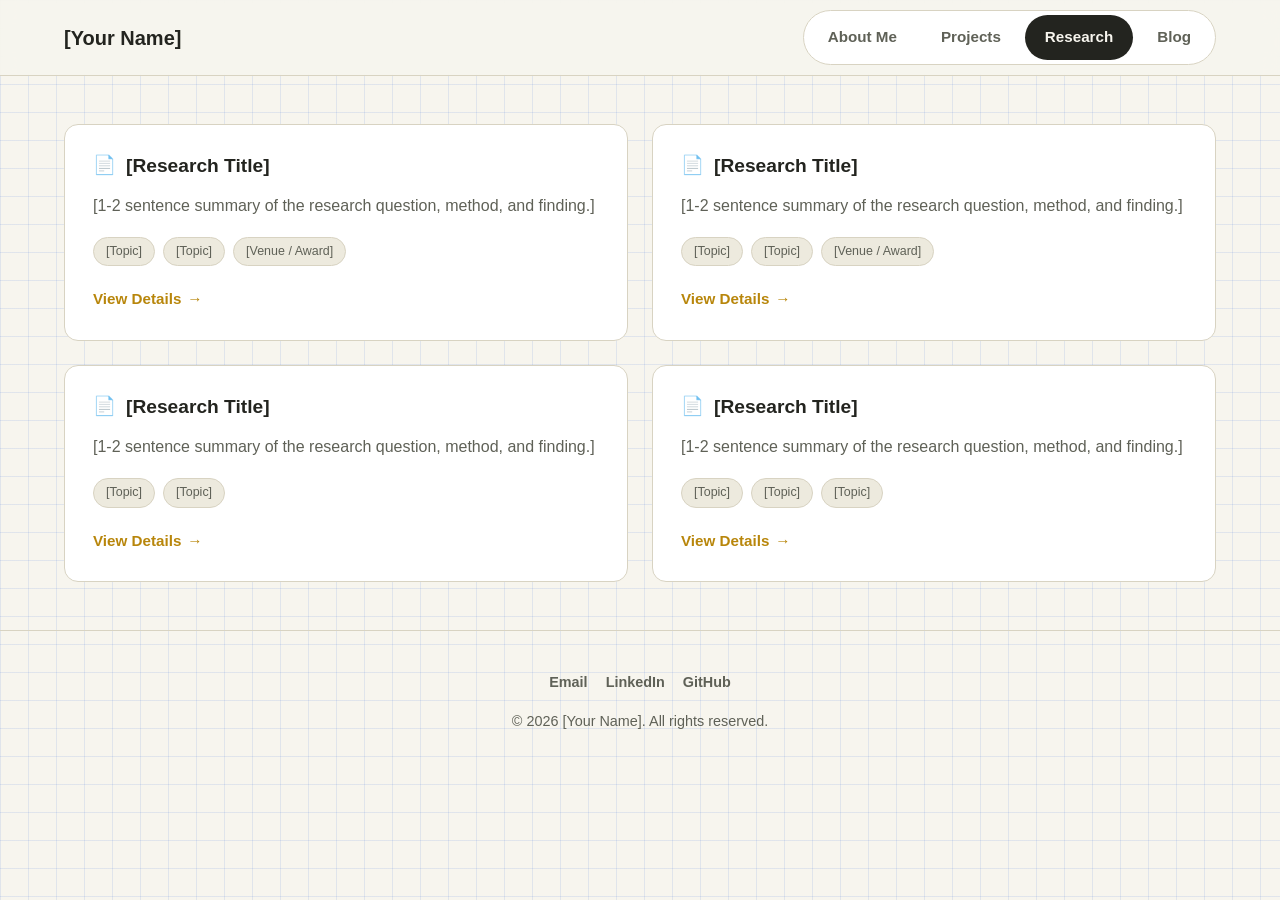
==== research.html @ fc0b2c4d "Initial commit: portfolio template Co-Authored-By: Claude Sonnet 5.5 <noreply@anthropic.com>" ====
<!DOCTYPE html>
<html lang="en">
<head>
<meta charset="UTF-8" />
<meta name="viewport" content="width=device-width, initial-scale=1.0" />
<title>[YOUR NAME] — Research</title>
<link rel="stylesheet" href="assets/css/style.css" />
</head>
<body>

<!-- NAVBAR — keep in sync with about.html / projects.html / blog.html -->
<nav class="navbar">
  <div class="container nav-inner">
    <div class="nav-name">[Your Name]</div>
    <button class="nav-toggle" id="navToggle" aria-label="Menu">☰</button>
    <div class="nav-links" id="navLinks">
      <a href="about.html">About Me</a>
      <a href="projects.html">Projects</a>
      <a href="research.html" class="active">Research</a>
      <a href="blog.html">Blog</a>
    </div>
  </div>
</nav>

<!-- =====================================================================
     RESEARCH GRID
     Copy one whole "COPY BLOCK" per paper / research project. Use the
     tags for topic areas, venue, or award; the link goes to the paper,
     writeup, or slides.
     ===================================================================== -->
<section>
  <div class="container">
    <div class="research-grid">

      <!-- COPY BLOCK START: one research card -->
      <div class="research-card">
        <h3><span class="research-icon">📄</span>[Research Title]</h3>
        <p class="desc">[1-2 sentence summary of the research question, method, and finding.]</p>
        <div class="tag-row">
          <span class="tag">[Topic]</span>
          <span class="tag">[Topic]</span>
          <span class="tag">[Venue / Award]</span>
        </div>
        <a href="#" class="view-details">View Details <span aria-hidden="true">→</span></a>
      </div>
      <!-- COPY BLOCK END -->

      <div class="research-card">
        <h3><span class="research-icon">📄</span>[Research Title]</h3>
        <p class="desc">[1-2 sentence summary of the research question, method, and finding.]</p>
        <div class="tag-row">
          <span class="tag">[Topic]</span>
          <span class="tag">[Topic]</span>
          <span class="tag">[Venue / Award]</span>
        </div>
        <a href="#" class="view-details">View Details <span aria-hidden="true">→</span></a>
      </div>

      <div class="research-card">
        <h3><span class="research-icon">📄</span>[Research Title]</h3>
        <p class="desc">[1-2 sentence summary of the research question, method, and finding.]</p>
        <div class="tag-row">
          <span class="tag">[Topic]</span>
          <span class="tag">[Topic]</span>
        </div>
        <a href="#" class="view-details">View Details <span aria-hidden="true">→</span></a>
      </div>

      <div class="research-card">
        <h3><span class="research-icon">📄</span>[Research Title]</h3>
        <p class="desc">[1-2 sentence summary of the research question, method, and finding.]</p>
        <div class="tag-row">
          <span class="tag">[Topic]</span>
          <span class="tag">[Topic]</span>
          <span class="tag">[Topic]</span>
        </div>
        <a href="#" class="view-details">View Details <span aria-hidden="true">→</span></a>
      </div>

    </div>
  </div>
</section>

<footer>
  <div class="container">
    <div class="social-row">
      <a href="mailto:[your.email@example.com]">Email</a>
      <a href="https://linkedin.com/in/[your-handle]">LinkedIn</a>
      <a href="https://github.com/[your-handle]">GitHub</a>
    </div>
    © <span id="year"></span> [Your Name]. All rights reserved.
  </div>
</footer>

<script src="assets/js/main.js"></script>
</body>
</html>
---- assets/css/style.css ----
/* =====================================================================
   PORTFOLIO TEMPLATE — STYLESHEET
   Shared by all pages: about.html, projects.html, research.html, blog.html
   Edit the CSS VARIABLES below to change the whole site's color scheme.
   ===================================================================== */

:root {
  --bg: #f7f5ee;
  --bg-alt: #edeade;
  --card-bg: #ffffff;
  --card-bg-hover: #fbfaf5;
  --border: #d8d3c2;
  --text: #23241f;
  --text-muted: #5f6157;
  --accent: #3b6fd8;
  --accent-2: #7c4fe0;
  --accent-3: #16a34a;
  --accent-gold: #b8860b;
  --radius: 14px;
  --max-width: 1200px;
  --nav-height: 76px;
}

* { box-sizing: border-box; }

html { scroll-behavior: smooth; }

body {
  margin: 0;
  background-color: var(--bg);
  /* Checked/graph-notebook grid pattern behind the whole site */
  background-image:
    linear-gradient(rgba(59, 111, 216, 0.12) 1px, transparent 1px),
    linear-gradient(90deg, rgba(59, 111, 216, 0.12) 1px, transparent 1px);
  background-size: 28px 28px;
  color: var(--text);
  font-family: -apple-system, BlinkMacSystemFont, "Segoe UI", Inter, Roboto, Helvetica, Arial, sans-serif;
  line-height: 1.6;
}

img { max-width: 100%; display: block; }

a { color: inherit; text-decoration: none; }

.container {
  max-width: var(--max-width);
  margin: 0 auto;
  padding: 0 24px;
}

/* ---------------------------------------------------------------------
   NAVBAR
   This exact block is duplicated at the top of every page.
   If you edit it, update it in about.html / projects.html / research.html
   / blog.html so all four stay in sync.
   --------------------------------------------------------------------- */
.navbar {
  position: sticky;
  top: 0;
  z-index: 100;
  height: var(--nav-height);
  display: flex;
  align-items: center;
  background: rgba(247, 245, 238, 0.9);
  backdrop-filter: blur(10px);
  border-bottom: 1px solid var(--border);
}

.nav-inner {
  width: 100%;
  display: flex;
  align-items: center;
  justify-content: space-between;
}

.nav-name {
  font-size: 1.25rem;
  font-weight: 700;
  color: var(--text);
}

.nav-links {
  display: flex;
  gap: 4px;
  background: var(--card-bg);
  padding: 4px;
  border-radius: 999px;
  border: 1px solid var(--border);
}

.nav-links a {
  padding: 10px 20px;
  border-radius: 999px;
  color: var(--text-muted);
  font-weight: 600;
  font-size: 0.95rem;
  transition: background 0.2s, color 0.2s;
}

.nav-links a:hover { color: var(--text); }

.nav-links a.active {
  background: var(--text);
  color: var(--bg);
}

.nav-toggle {
  display: none;
  background: none;
  border: 1px solid var(--border);
  border-radius: 8px;
  color: var(--text);
  font-size: 1.4rem;
  padding: 6px 12px;
  cursor: pointer;
}

@media (max-width: 720px) {
  .nav-toggle { display: block; }
  .nav-links {
    position: absolute;
    top: var(--nav-height);
    left: 0;
    right: 0;
    flex-direction: column;
    background: var(--bg-alt);
    border-radius: 0;
    border: none;
    border-bottom: 1px solid var(--border);
    padding: 12px;
    display: none;
  }
  .nav-links.open { display: flex; }
  .nav-links a { text-align: center; }
}

/* ---------------------------------------------------------------------
   PAGE HERO (title + intro paragraph, top of every page)
   --------------------------------------------------------------------- */
.page-hero {
  padding: 72px 0 40px;
  text-align: center;
}

.page-hero .eyebrow {
  display: inline-block;
  color: var(--accent);
  font-weight: 700;
  letter-spacing: 0.08em;
  text-transform: uppercase;
  font-size: 0.85rem;
  margin-bottom: 14px;
}

.page-hero h1 {
  font-size: clamp(2.2rem, 5vw, 3.2rem);
  margin: 0 0 16px;
}

.page-hero h1 .accent { color: var(--accent); }

.page-hero p {
  max-width: 680px;
  margin: 0 auto;
  color: var(--text-muted);
  font-size: 1.1rem;
}

/* ---------------------------------------------------------------------
   SECTIONS
   --------------------------------------------------------------------- */
section { padding: 48px 0; }

.section-title {
  text-align: center;
  margin-bottom: 40px;
}

.section-title h2 {
  font-size: clamp(1.6rem, 3.5vw, 2.2rem);
  margin: 0 0 10px;
}

.section-title p {
  color: var(--text-muted);
  max-width: 560px;
  margin: 0 auto;
}

/* ---------------------------------------------------------------------
   LOGO / AFFILIATION STRIP (banner row near the top of About Me)
   --------------------------------------------------------------------- */
.logo-strip {
  display: flex;
  align-items: center;
  gap: 20px;
  padding: 28px 0;
  border-bottom: 1px solid var(--border);
}

.logo-strip-label {
  font-size: 1.3rem;
  font-weight: 800;
  margin-right: 4px;
  white-space: nowrap;
  flex-shrink: 0;
}

/* Scrolling viewport: clips the track and fades its left/right edges. */
.logo-marquee {
  flex: 1;
  min-width: 0;
  overflow: hidden;
  -webkit-mask-image: linear-gradient(to right, transparent, black 48px, black calc(100% - 48px), transparent);
  mask-image: linear-gradient(to right, transparent, black 48px, black calc(100% - 48px), transparent);
}

/* Holds two identical sets of chips; animating to -50% loops seamlessly. */
.logo-track {
  display: flex;
  align-items: center;
  gap: 20px;
  width: max-content;
  animation: logo-scroll 22s linear infinite;
}

.logo-marquee:hover .logo-track { animation-play-state: paused; }

@keyframes logo-scroll {
  from { transform: translateX(0); }
  to { transform: translateX(-50%); }
}

@media (prefers-reduced-motion: reduce) {
  .logo-track { animation: none; }
}

.logo-chip {
  width: 130px;
  height: 84px;
  flex-shrink: 0;
  background: var(--card-bg);
  border: 1px solid var(--border);
  border-radius: 10px;
  display: flex;
  align-items: center;
  justify-content: center;
  overflow: hidden;
}

.logo-chip img { width: 100%; height: 100%; object-fit: contain; padding: 10px; }

/* ---------------------------------------------------------------------
   PROFILE PHOTO + INTRO (About Me)
   --------------------------------------------------------------------- */
.profile-block {
  text-align: center;
  padding: 56px 0 24px;
}

.profile-photo {
  width: 260px;
  height: 320px;
  border-radius: var(--radius);
  margin: 0 auto 32px;
  overflow: hidden;
  border: 2px solid var(--border);
  background: var(--card-bg);
}

.profile-photo img { width: 100%; height: 100%; object-fit: cover; }

.profile-block h1 {
  font-size: clamp(2.2rem, 5vw, 3.4rem);
  margin: 0 0 18px;
}

.profile-block h1 .accent { color: var(--accent); }

.profile-block .tagline {
  max-width: 700px;
  margin: 0 auto;
  color: var(--text-muted);
  font-size: 1.15rem;
}

/* ---------------------------------------------------------------------
   "MY JOURNEY" TEXT
   --------------------------------------------------------------------- */
.journey-text h3 {
  font-size: 1.6rem;
  margin-top: 0;
}

.journey-text p {
  color: var(--text-muted);
  margin-bottom: 18px;
}

/* ---------------------------------------------------------------------
   CARD GRIDS (Affiliations, Awards, Projects, Research)
   --------------------------------------------------------------------- */
.card-grid {
  display: grid;
  grid-template-columns: repeat(3, 1fr);
  gap: 24px;
}

@media (max-width: 960px) { .card-grid { grid-template-columns: repeat(2, 1fr); } }
@media (max-width: 640px) { .card-grid { grid-template-columns: 1fr; } }

.card {
  background: var(--card-bg);
  border: 1px solid var(--border);
  border-radius: var(--radius);
  overflow: hidden;
  transition: transform 0.2s, background 0.2s;
}

.card:hover { transform: translateY(-4px); background: var(--card-bg-hover); }

.card-top-bar {
  height: 5px;
  width: 100%;
  background: linear-gradient(90deg, var(--accent), var(--accent-2));
}

.card-body { padding: 24px; }

.card-logo {
  width: 68px;
  height: 68px;
  border-radius: 10px;
  background: var(--bg-alt);
  border: 1px solid var(--border);
  display: flex;
  align-items: center;
  justify-content: center;
  margin: 0 auto 16px;
  overflow: hidden;
}

.card-logo img { width: 100%; height: 100%; object-fit: contain; padding: 8px; }

.card h3, .card h4 {
  text-align: center;
  margin: 0 0 10px;
  font-size: 1.15rem;
}

.card .meta {
  text-align: center;
  color: var(--text-muted);
  font-size: 0.85rem;
  margin-bottom: 12px;
}

.card p.desc {
  color: var(--text-muted);
  font-size: 0.95rem;
  text-align: center;
  margin: 0;
}

.badge {
  display: inline-block;
  padding: 4px 14px;
  border-radius: 999px;
  font-size: 0.78rem;
  font-weight: 700;
}

.badge-blue   { background: rgba(91,141,239,0.15);  color: var(--accent); }
.badge-purple { background: rgba(139,92,246,0.15);  color: var(--accent-2); }
.badge-green  { background: rgba(34,197,94,0.15);   color: var(--accent-3); }
.badge-gold   { background: rgba(245,185,66,0.15);  color: var(--accent-gold); }

.badge-row { text-align: center; margin-bottom: 12px; }

/* ---------------------------------------------------------------------
   IMAGE PLACEHOLDER (use until you drop in a real photo)
   --------------------------------------------------------------------- */
.img-placeholder {
  display: flex;
  align-items: center;
  justify-content: center;
  text-align: center;
  background: var(--bg-alt);
  border: 1.5px dashed var(--border);
  color: var(--text-muted);
  font-size: 0.85rem;
  padding: 16px;
  border-radius: 10px;
}

.img-placeholder small { display: block; margin-top: 6px; opacity: 0.7; }

/* ---------------------------------------------------------------------
   PROJECT / RESEARCH CARDS (image + tags + description + links)
   --------------------------------------------------------------------- */
.project-card .img-placeholder,
.project-card img { aspect-ratio: 16/9; }

.tag-row { display: flex; flex-wrap: wrap; gap: 8px; margin: 14px 0; }

.tag {
  background: var(--bg-alt);
  border: 1px solid var(--border);
  color: var(--text-muted);
  padding: 4px 12px;
  border-radius: 999px;
  font-size: 0.78rem;
}

.link-row { display: flex; gap: 12px; margin-top: 16px; }

.btn {
  display: inline-block;
  padding: 10px 20px;
  border-radius: 999px;
  font-weight: 600;
  font-size: 0.9rem;
  border: 1px solid var(--border);
  transition: background 0.2s, border-color 0.2s;
}

.btn-primary { background: var(--accent); color: #fff; border-color: var(--accent); }
.btn-primary:hover { opacity: 0.9; }

.btn-outline { background: transparent; color: var(--text); }
.btn-outline:hover { border-color: var(--accent); color: var(--accent); }

/* ---------------------------------------------------------------------
   RESEARCH GRID (2-column cards: icon + title, description, tags, link)
   --------------------------------------------------------------------- */
.research-grid {
  display: grid;
  grid-template-columns: repeat(2, 1fr);
  gap: 24px;
}

@media (max-width: 800px) { .research-grid { grid-template-columns: 1fr; } }

.research-card {
  background: var(--card-bg);
  border: 1px solid var(--border);
  border-radius: var(--radius);
  padding: 28px;
}

.research-card h3 {
  display: flex;
  align-items: flex-start;
  gap: 10px;
  margin: 0 0 14px;
  font-size: 1.2rem;
  line-height: 1.35;
}

.research-icon { flex-shrink: 0; font-size: 1.15rem; }

.research-card p.desc {
  text-align: left;
  color: var(--text-muted);
  margin: 0 0 18px;
}

.research-card .tag-row { margin: 0 0 20px; }

.view-details {
  display: inline-flex;
  align-items: center;
  gap: 6px;
  color: var(--accent-gold);
  font-weight: 700;
  font-size: 0.95rem;
}

.view-details:hover { text-decoration: underline; }

/* ---------------------------------------------------------------------
   BLOG LIST
   --------------------------------------------------------------------- */
.blog-post-card {
  background: var(--card-bg);
  border: 1px solid var(--border);
  border-radius: var(--radius);
  padding: 28px;
  margin-bottom: 20px;
  display: grid;
  grid-template-columns: 220px 1fr;
  gap: 24px;
  align-items: center;
}

@media (max-width: 700px) {
  .blog-post-card { grid-template-columns: 1fr; }
}

.blog-post-card .img-placeholder,
.blog-post-card img { aspect-ratio: 4/3; border-radius: 10px; }

.blog-post-card .date { color: var(--text-muted); font-size: 0.85rem; margin-bottom: 6px; }

.blog-post-card h3 { margin: 0 0 10px; font-size: 1.3rem; }

.blog-post-card p.excerpt { color: var(--text-muted); margin-bottom: 14px; }

/* ---------------------------------------------------------------------
   FOOTER
   --------------------------------------------------------------------- */
footer {
  border-top: 1px solid var(--border);
  padding: 40px 0;
  text-align: center;
  color: var(--text-muted);
  font-size: 0.9rem;
}

footer .social-row {
  display: flex;
  justify-content: center;
  gap: 18px;
  margin-bottom: 16px;
}

footer .social-row a {
  color: var(--text-muted);
  font-weight: 600;
}

footer .social-row a:hover { color: var(--accent); }
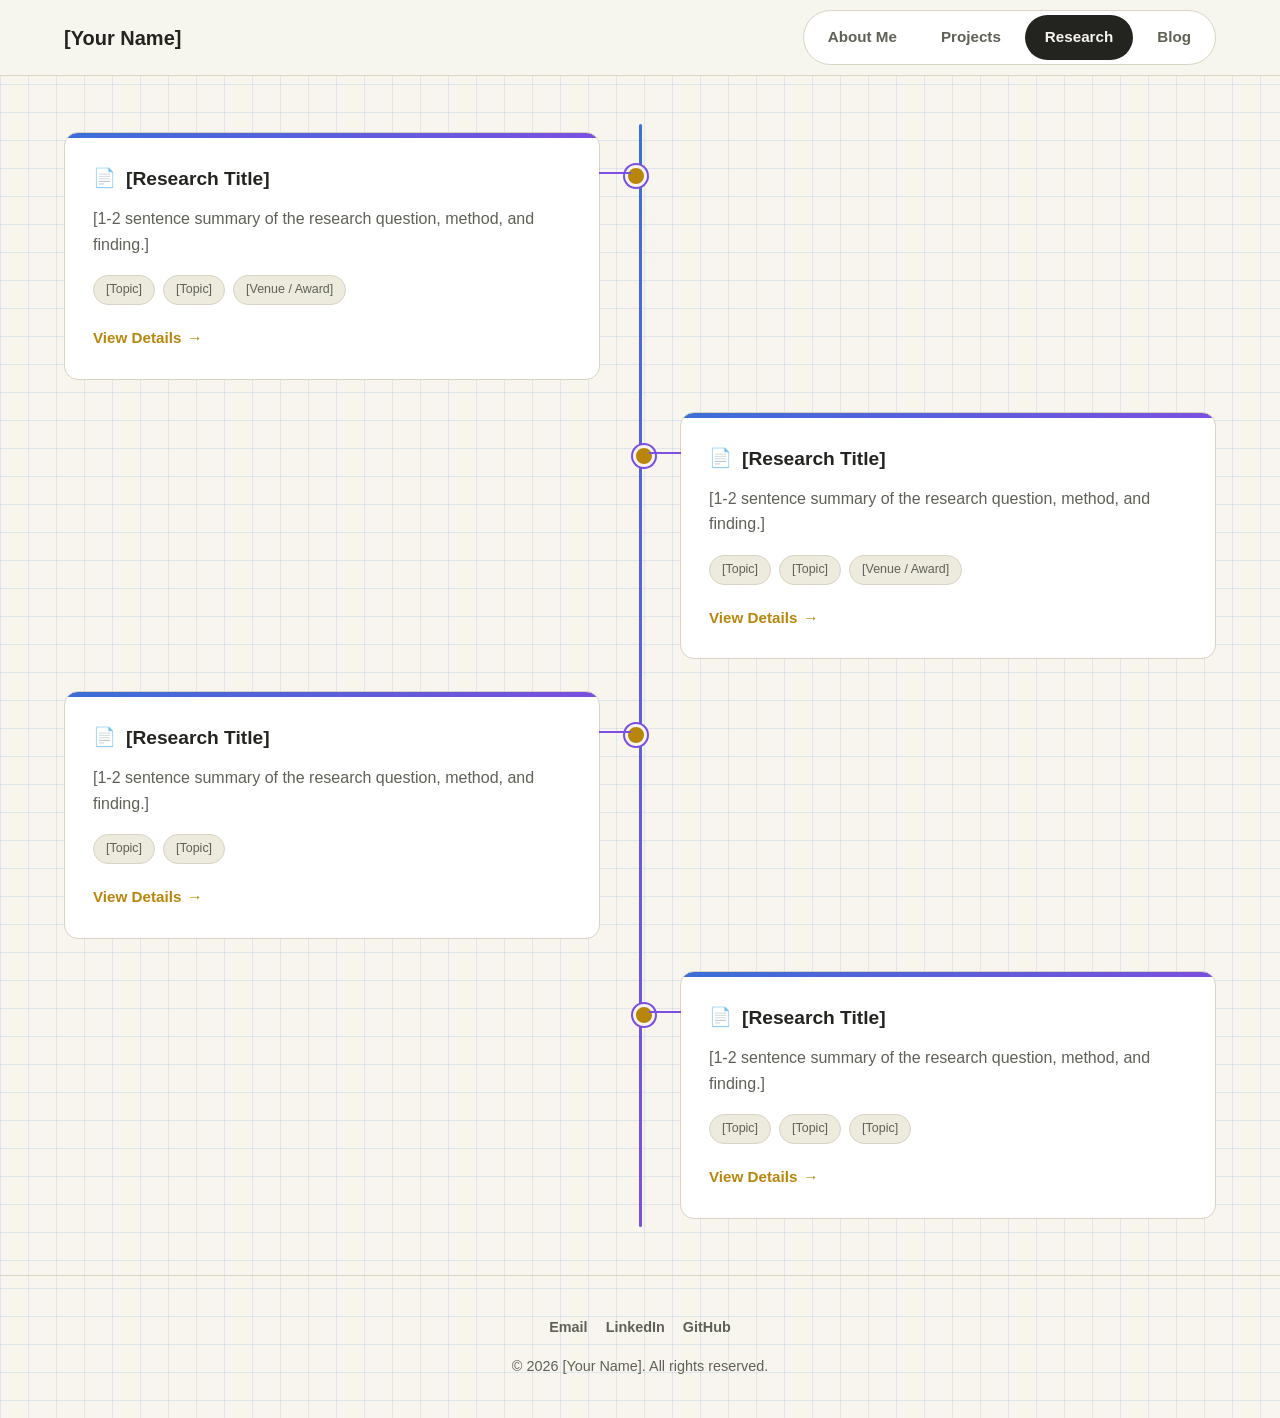
==== commit 4a20fa52: "Turn research page into alternating timeline Co-Authored-By: Claude Sonnet 5.5 <noreply@anthropic.co" ====
--- a/research.html
+++ b/research.html
@@ -23,7 +23,7 @@
 </nav>
 
 <!-- =====================================================================
-     RESEARCH GRID
+     RESEARCH TIMELINE
      Copy one whole "COPY BLOCK" per paper / research project. Use the
      tags for topic areas, venue, or award; the link goes to the paper,
      writeup, or slides.
--- a/assets/css/style.css
+++ b/assets/css/style.css
@@ -431,21 +431,73 @@
 .btn-outline:hover { border-color: var(--accent); color: var(--accent); }
 
 /* ---------------------------------------------------------------------
-   RESEARCH GRID (2-column cards: icon + title, description, tags, link)
+   RESEARCH TIMELINE (center line; cards alternate left / right, each one
+   a step lower than the last; icon + title, description, tags, link)
    --------------------------------------------------------------------- */
 .research-grid {
-  display: grid;
-  grid-template-columns: repeat(2, 1fr);
-  gap: 24px;
-}
-
-@media (max-width: 800px) { .research-grid { grid-template-columns: 1fr; } }
+  position: relative;
+  display: flex;
+  flex-direction: column;
+  gap: 32px;
+  padding: 8px 0;
+}
+
+/* the vertical line */
+.research-grid::before {
+  content: "";
+  position: absolute;
+  top: 0;
+  bottom: 0;
+  left: 50%;
+  width: 3px;
+  margin-left: -1.5px;
+  background: linear-gradient(180deg, var(--accent), var(--accent-2));
+  border-radius: 2px;
+}
+
+.research-card { position: relative; width: calc(50% - 40px); overflow: visible; transition: transform 0.2s, background 0.2s; }
+.research-card:hover { transform: translateY(-4px); background-color: var(--card-bg-hover); }
+.research-card:nth-child(odd)  { align-self: flex-start; }
+.research-card:nth-child(even) { align-self: flex-end; }
+
+/* dot on the line + small connector to the card */
+.research-card::before {
+  content: "";
+  position: absolute;
+  top: 32px;
+  width: 16px;
+  height: 16px;
+  border-radius: 50%;
+  background: var(--accent-gold);
+  border: 3px solid var(--bg);
+  box-shadow: 0 0 0 2px var(--accent-2);
+}
+.research-card:nth-child(odd)::before  { right: -48px; }
+.research-card:nth-child(even)::before { left: -48px; }
+
+.research-card::after {
+  content: "";
+  position: absolute;
+  top: 39px;
+  width: 32px;
+  height: 2px;
+  background: var(--accent-2);
+}
+.research-card:nth-child(odd)::after  { right: -32px; }
+.research-card:nth-child(even)::after { left: -32px; }
+
+@media (max-width: 800px) {
+  .research-grid::before { left: 12px; margin-left: 0; }
+  .research-card { width: calc(100% - 44px); align-self: flex-end !important; }
+  .research-card::before { left: -40px !important; right: auto !important; }
+  .research-card::after  { left: -24px !important; right: auto !important; width: 24px; }
+}
 
 .research-card {
-  background: var(--card-bg);
+  background: var(--card-bg) linear-gradient(90deg, var(--accent), var(--accent-2)) no-repeat top / 100% 5px;
   border: 1px solid var(--border);
   border-radius: var(--radius);
-  padding: 28px;
+  padding: 33px 28px 28px;
 }
 
 .research-card h3 {
